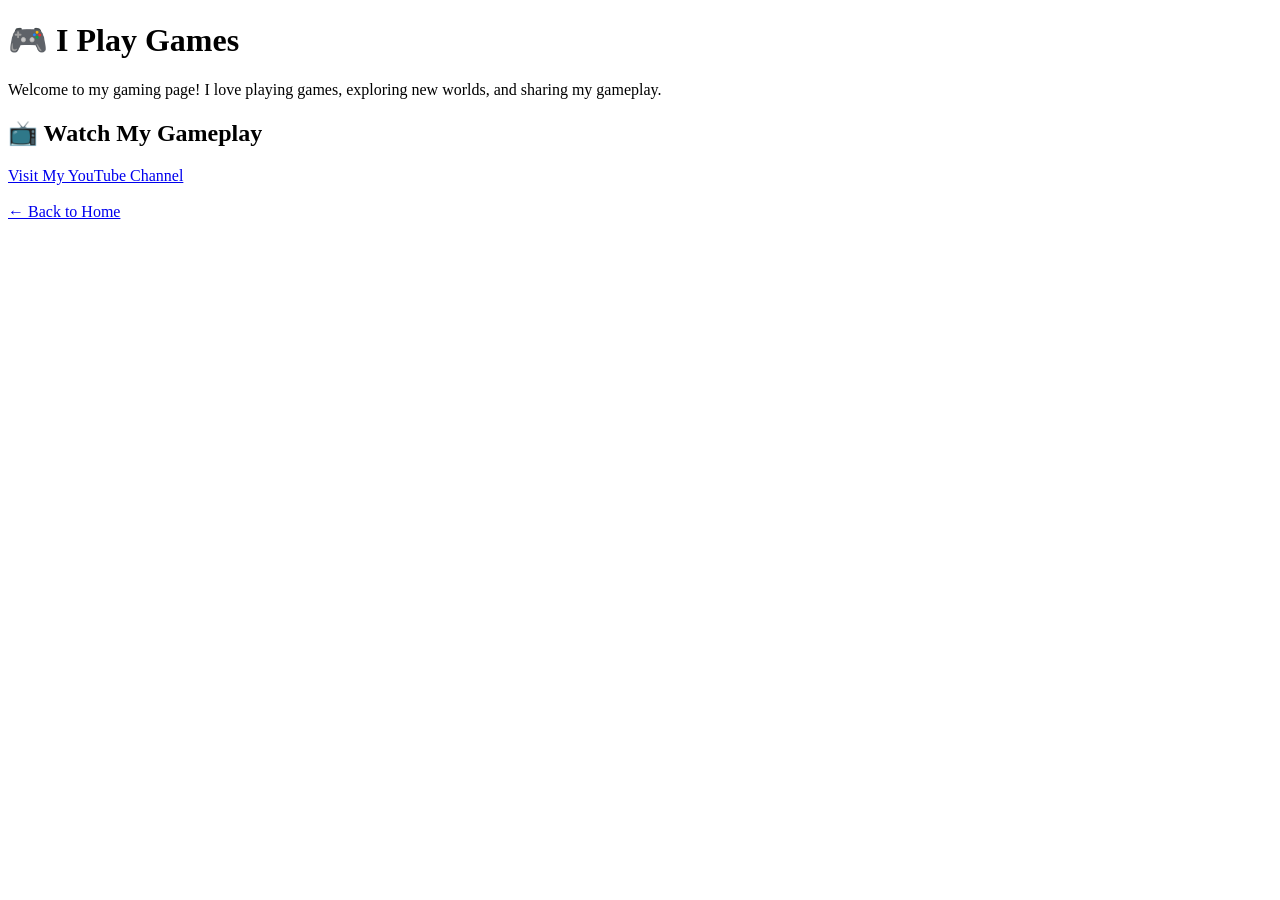
==== games.html @ a51e1bd2 "Initial commit" ====
<!DOCTYPE html>
<html lang="en">
<head>
    <meta charset="UTF-8">
    <meta name="viewport" content="width=device-width, initial-scale=1.0">
    <title>My Gaming</title>
    <link rel="stylesheet" href="style.css">
</head>

<body>

    <h1>🎮 I Play Games</h1>

    <p>
        Welcome to my gaming page! I love playing games,
        exploring new worlds, and sharing my gameplay.
    </p>

    <h2>📺 Watch My Gameplay</h2>

    <a href="https://www.youtube.com/@YOURCHANNEL" target="_blank">
        Visit My YouTube Channel
    </a>

    <br><br>

    <a href="index.html">← Back to Home</a>

</body>
</html>
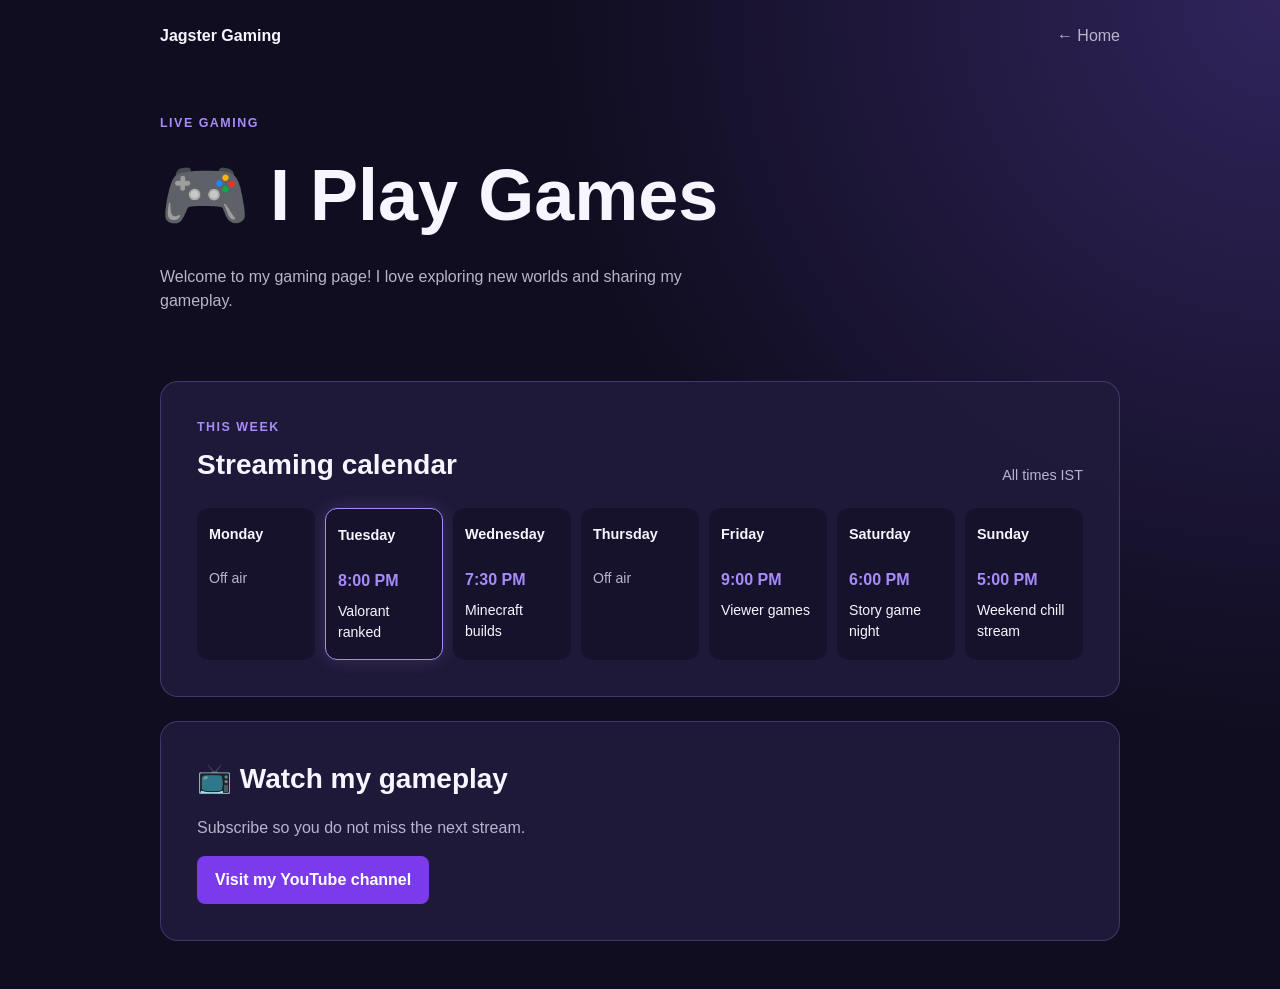
==== commit b6ffecac: "Initial commit" ====
--- a/games.html
+++ b/games.html
@@ -3,28 +3,44 @@
 <head>
     <meta charset="UTF-8">
     <meta name="viewport" content="width=device-width, initial-scale=1.0">
-    <title>My Gaming</title>
+    <title>Jagster Gaming</title>
     <link rel="stylesheet" href="style.css">
 </head>
-
 <body>
-
-    <h1>🎮 I Play Games</h1>
-
-    <p>
-        Welcome to my gaming page! I love playing games,
-        exploring new worlds, and sharing my gameplay.
-    </p>
-
-    <h2>📺 Watch My Gameplay</h2>
-
-    <a href="https://www.youtube.com/@YOURCHANNEL" target="_blank">
-        Visit My YouTube Channel
-    </a>
-
-    <br><br>
-
-    <a href="index.html">← Back to Home</a>
-
+    <header class="site-header">
+        <a class="brand" href="index.html">Jagster Gaming</a>
+        <a class="home-link" href="index.html">← Home</a>
+    </header>
+    <main>
+        <section class="intro">
+            <p class="eyebrow">LIVE GAMING</p>
+            <h1>🎮 I Play Games</h1>
+            <p>Welcome to my gaming page! I love exploring new worlds and sharing my gameplay.</p>
+        </section>
+        <section class="schedule" aria-labelledby="schedule-title">
+            <div class="section-heading">
+                <div>
+                    <p class="eyebrow">THIS WEEK</p>
+                    <h2 id="schedule-title">Streaming calendar</h2>
+                </div>
+                <span class="timezone">All times IST</span>
+            </div>
+            <!-- Change the game titles and times below to match your real stream schedule. -->
+            <div class="calendar" role="region" aria-label="Weekly streaming schedule">
+                <article class="day-card"><h3>Monday</h3><p class="off-air">Off air</p></article>
+                <article class="day-card live"><h3>Tuesday</h3><time datetime="20:00">8:00 PM</time><p>Valorant ranked</p></article>
+                <article class="day-card"><h3>Wednesday</h3><time datetime="19:30">7:30 PM</time><p>Minecraft builds</p></article>
+                <article class="day-card"><h3>Thursday</h3><p class="off-air">Off air</p></article>
+                <article class="day-card"><h3>Friday</h3><time datetime="21:00">9:00 PM</time><p>Viewer games</p></article>
+                <article class="day-card"><h3>Saturday</h3><time datetime="18:00">6:00 PM</time><p>Story game night</p></article>
+                <article class="day-card"><h3>Sunday</h3><time datetime="17:00">5:00 PM</time><p>Weekend chill stream</p></article>
+            </div>
+        </section>
+        <section class="watch" aria-labelledby="watch-title">
+            <h2 id="watch-title">📺 Watch my gameplay</h2>
+            <p>Subscribe so you do not miss the next stream.</p>
+            <a class="button" href="https://www.youtube.com/@YOURCHANNEL" target="_blank" rel="noopener noreferrer">Visit my YouTube channel</a>
+        </section>
+    </main>
 </body>
-</html>+</html>
--- a/style.css
+++ b/style.css
@@ -0,0 +1,13 @@
+:root { --ink: #f7f5ff; --muted: #b8b4cc; --accent: #a78bfa; --accent-dark: #7c3aed; --background: #100d20; }
+* { box-sizing: border-box; }
+body { margin: 0; min-height: 100vh; background: radial-gradient(circle at top right, #30245b, var(--background) 45%); color: var(--ink); font-family: Arial, sans-serif; line-height: 1.5; }
+.site-header, main { width: min(100% - 32px, 960px); margin: auto; }
+.site-header { display: flex; justify-content: space-between; align-items: center; padding: 24px 0; }
+.brand { color: var(--ink); font-weight: bold; text-decoration: none; }.home-link { color: var(--muted); text-decoration: none; }.home-link:hover { color: var(--ink); }
+.intro { padding: 42px 0 28px; } h1 { font-size: clamp(2.2rem, 7vw, 4.5rem); margin: 0; } h2 { font-size: 1.75rem; margin: 0; }
+.intro > p:last-child, .watch p { color: var(--muted); max-width: 560px; }.eyebrow { color: var(--accent); font-size: .78rem; font-weight: bold; letter-spacing: .12em; margin: 0 0 8px; }
+.schedule, .watch { background: rgba(33, 27, 59, .9); border: 1px solid rgba(167, 139, 250, .25); border-radius: 18px; padding: clamp(20px, 4vw, 36px); margin: 24px 0; }
+.section-heading { display: flex; justify-content: space-between; gap: 16px; align-items: end; margin-bottom: 22px; }.timezone { color: var(--muted); font-size: .9rem; white-space: nowrap; }
+.calendar { display: grid; grid-template-columns: repeat(7, 1fr); gap: 10px; }.day-card { background: #17122c; border-radius: 12px; min-height: 145px; padding: 16px 12px; }.day-card h3 { font-size: .9rem; margin: 0 0 22px; }.day-card time { color: var(--accent); font-weight: bold; display: block; }.day-card p { font-size: .88rem; margin: 8px 0 0; }.day-card.live { border: 1px solid var(--accent); box-shadow: 0 0 18px rgba(167, 139, 250, .2); }.off-air { color: var(--muted); }
+.watch { margin-bottom: 48px; }.button { display: inline-block; background: var(--accent-dark); border-radius: 8px; color: white; font-weight: bold; padding: 12px 18px; text-decoration: none; }.button:hover { background: var(--accent); }
+@media (max-width: 720px) { .calendar { grid-template-columns: repeat(2, 1fr); }.day-card { min-height: 120px; }.section-heading { align-items: start; flex-direction: column; } }
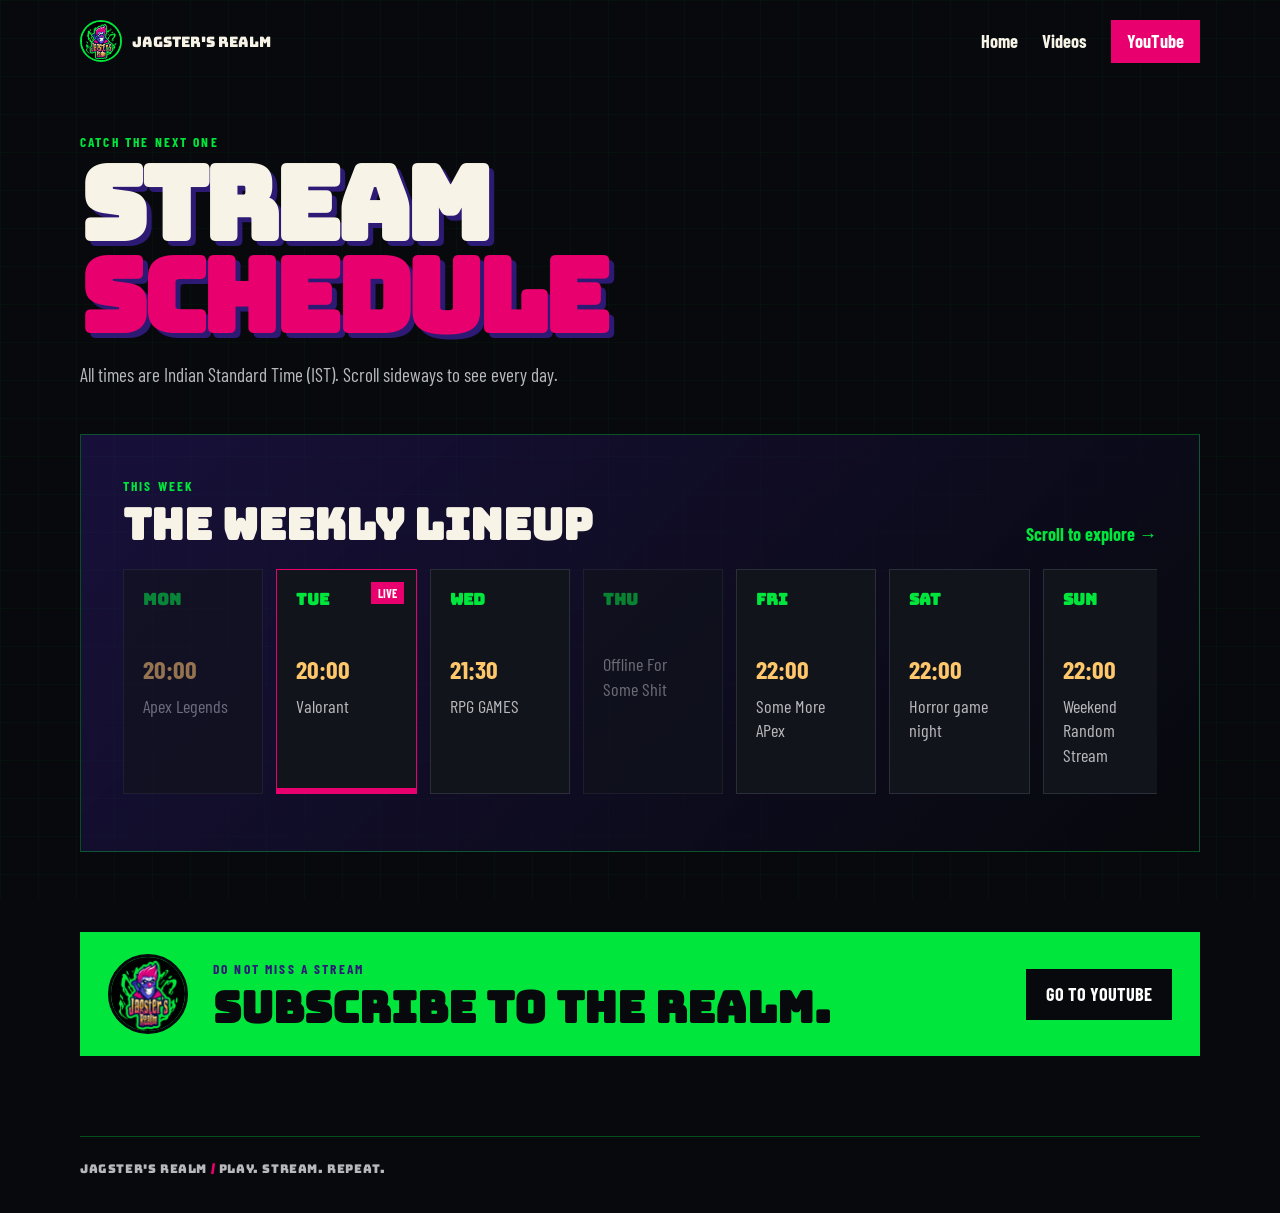
==== commit 972f4bc3: "Initial commit" ====
--- a/games.html
+++ b/games.html
@@ -3,44 +3,47 @@
 <head>
     <meta charset="UTF-8">
     <meta name="viewport" content="width=device-width, initial-scale=1.0">
-    <title>Jagster Gaming</title>
+    <title>Stream Schedule | Jagster's Realm</title>
+    <link rel="preconnect" href="https://fonts.googleapis.com">
+    <link rel="preconnect" href="https://fonts.gstatic.com" crossorigin>
+    <link href="https://fonts.googleapis.com/css2?family=Barlow+Condensed:wght@400;600;700&family=Bungee&display=swap" rel="stylesheet">
     <link rel="stylesheet" href="style.css">
 </head>
 <body>
     <header class="site-header">
-        <a class="brand" href="index.html">Jagster Gaming</a>
-        <a class="home-link" href="index.html">← Home</a>
+        <a class="brand" href="index.html"><img src="jagsters-realm-logo.jpg" alt="Jagster's Realm logo"><span>JAGSTER'S REALM</span></a>
+        <nav aria-label="Main navigation"><a href="index.html">Home</a><a href="index.html#videos">Videos</a><a class="nav-youtube" href="https://www.youtube.com/@JagstersRealmYT" target="_blank" rel="noopener noreferrer">YouTube</a></nav>
     </header>
-    <main>
-        <section class="intro">
-            <p class="eyebrow">LIVE GAMING</p>
-            <h1>🎮 I Play Games</h1>
-            <p>Welcome to my gaming page! I love exploring new worlds and sharing my gameplay.</p>
+    <main class="schedule-page">
+        <section class="page-intro">
+            <p class="eyebrow">CATCH THE NEXT ONE</p>
+            <h1>STREAM<br><span>SCHEDULE</span></h1>
+            <p>All times are Indian Standard Time (IST). Scroll sideways to see every day.</p>
         </section>
-        <section class="schedule" aria-labelledby="schedule-title">
-            <div class="section-heading">
-                <div>
-                    <p class="eyebrow">THIS WEEK</p>
-                    <h2 id="schedule-title">Streaming calendar</h2>
+        <section class="schedule-panel" aria-labelledby="schedule-title">
+            <div class="section-title">
+                <div><p class="eyebrow">THIS WEEK</p><h2 id="schedule-title">The weekly lineup</h2></div>
+                <span class="scroll-hint">Scroll to explore <span aria-hidden="true">&rarr;</span></span>
+            </div>
+            <!-- Update each game name and time below when your streaming schedule changes. -->
+            <div class="schedule-scroll" role="region" aria-label="Weekly streaming schedule" tabindex="0">
+                <div class="calendar">
+                    <article class="day-card off"><h3>MON</h3><time datetime="16:00">20:00</time><p>Apex Legends</p></article>
+                    <article class="day-card featured"><h3>TUE</h3><time datetime="17:00">20:00</time><p>Valorant</p><span>LIVE</span></article>
+                    <article class="day-card"><h3>WED</h3><time datetime="19:30">21:30</time><p>RPG GAMES</p></article>
+                    <article class="day-card off"><h3>THU</h3><p>Offline For Some Shit</p></article>
+                    <article class="day-card"><h3>FRI</h3><time datetime="17:00">22:00</time><p>Some More APex</p></article>
+                    <article class="day-card"><h3>SAT</h3><time datetime="18:00">22:00</time><p>Horror game night</p></article>
+                    <article class="day-card"><h3>SUN</h3><time datetime="17:00">22:00</time><p>Weekend Random Stream</p></article>
                 </div>
-                <span class="timezone">All times IST</span>
-            </div>
-            <!-- Change the game titles and times below to match your real stream schedule. -->
-            <div class="calendar" role="region" aria-label="Weekly streaming schedule">
-                <article class="day-card"><h3>Monday</h3><p class="off-air">Off air</p></article>
-                <article class="day-card live"><h3>Tuesday</h3><time datetime="20:00">8:00 PM</time><p>Valorant ranked</p></article>
-                <article class="day-card"><h3>Wednesday</h3><time datetime="19:30">7:30 PM</time><p>Minecraft builds</p></article>
-                <article class="day-card"><h3>Thursday</h3><p class="off-air">Off air</p></article>
-                <article class="day-card"><h3>Friday</h3><time datetime="21:00">9:00 PM</time><p>Viewer games</p></article>
-                <article class="day-card"><h3>Saturday</h3><time datetime="18:00">6:00 PM</time><p>Story game night</p></article>
-                <article class="day-card"><h3>Sunday</h3><time datetime="17:00">5:00 PM</time><p>Weekend chill stream</p></article>
             </div>
         </section>
-        <section class="watch" aria-labelledby="watch-title">
-            <h2 id="watch-title">📺 Watch my gameplay</h2>
-            <p>Subscribe so you do not miss the next stream.</p>
-            <a class="button" href="https://www.youtube.com/@YOURCHANNEL" target="_blank" rel="noopener noreferrer">Visit my YouTube channel</a>
+        <section class="schedule-cta">
+            <img src="jagsters-realm-logo.jpg" alt="" aria-hidden="true">
+            <div><p class="eyebrow">DO NOT MISS A STREAM</p><h2>Subscribe to the realm.</h2></div>
+            <a class="button button-pink" href="https://www.youtube.com/@JagstersRealmYT" target="_blank" rel="noopener noreferrer">Go to YouTube</a>
         </section>
     </main>
+    <footer>JAGSTER'S REALM <span> / </span> PLAY. STREAM. REPEAT.</footer>
 </body>
 </html>
--- a/style.css
+++ b/style.css
@@ -1,13 +1,11 @@
-:root { --ink: #f7f5ff; --muted: #b8b4cc; --accent: #a78bfa; --accent-dark: #7c3aed; --background: #100d20; }
+:root { --black: #07090c; --ink: #f8f3e7; --muted: #b9b8bd; --green: #00e63d; --pink: #e9006f; --purple: #2d1a74; --gold: #ffc76b; --line: rgba(0, 230, 61, .32); }
 * { box-sizing: border-box; }
-body { margin: 0; min-height: 100vh; background: radial-gradient(circle at top right, #30245b, var(--background) 45%); color: var(--ink); font-family: Arial, sans-serif; line-height: 1.5; }
-.site-header, main { width: min(100% - 32px, 960px); margin: auto; }
-.site-header { display: flex; justify-content: space-between; align-items: center; padding: 24px 0; }
-.brand { color: var(--ink); font-weight: bold; text-decoration: none; }.home-link { color: var(--muted); text-decoration: none; }.home-link:hover { color: var(--ink); }
-.intro { padding: 42px 0 28px; } h1 { font-size: clamp(2.2rem, 7vw, 4.5rem); margin: 0; } h2 { font-size: 1.75rem; margin: 0; }
-.intro > p:last-child, .watch p { color: var(--muted); max-width: 560px; }.eyebrow { color: var(--accent); font-size: .78rem; font-weight: bold; letter-spacing: .12em; margin: 0 0 8px; }
-.schedule, .watch { background: rgba(33, 27, 59, .9); border: 1px solid rgba(167, 139, 250, .25); border-radius: 18px; padding: clamp(20px, 4vw, 36px); margin: 24px 0; }
-.section-heading { display: flex; justify-content: space-between; gap: 16px; align-items: end; margin-bottom: 22px; }.timezone { color: var(--muted); font-size: .9rem; white-space: nowrap; }
-.calendar { display: grid; grid-template-columns: repeat(7, 1fr); gap: 10px; }.day-card { background: #17122c; border-radius: 12px; min-height: 145px; padding: 16px 12px; }.day-card h3 { font-size: .9rem; margin: 0 0 22px; }.day-card time { color: var(--accent); font-weight: bold; display: block; }.day-card p { font-size: .88rem; margin: 8px 0 0; }.day-card.live { border: 1px solid var(--accent); box-shadow: 0 0 18px rgba(167, 139, 250, .2); }.off-air { color: var(--muted); }
-.watch { margin-bottom: 48px; }.button { display: inline-block; background: var(--accent-dark); border-radius: 8px; color: white; font-weight: bold; padding: 12px 18px; text-decoration: none; }.button:hover { background: var(--accent); }
-@media (max-width: 720px) { .calendar { grid-template-columns: repeat(2, 1fr); }.day-card { min-height: 120px; }.section-heading { align-items: start; flex-direction: column; } }
+html { scroll-behavior: smooth; }
+body { margin: 0; min-height: 100vh; overflow-x: hidden; background: var(--black); color: var(--ink); font-family: "Barlow Condensed", Arial, sans-serif; font-size: 1.14rem; line-height: 1.35; }
+body::before { background-image: linear-gradient(rgba(0,230,61,.04) 1px, transparent 1px), linear-gradient(90deg, rgba(0,230,61,.04) 1px, transparent 1px); background-size: 38px 38px; content: ""; inset: 0; pointer-events: none; position: fixed; z-index: -1; }
+.site-header, main, footer { width: min(1120px, calc(100% - 40px)); margin-inline: auto; }.site-header { align-items: center; display: flex; justify-content: space-between; padding: 20px 0; }.brand { align-items: center; color: var(--ink); display: flex; font-family: "Bungee", cursive; font-size: .9rem; gap: 10px; text-decoration: none; }.brand img { border: 2px solid var(--green); border-radius: 50%; height: 42px; object-fit: cover; width: 42px; }nav { align-items: center; display: flex; gap: 24px; }nav a { color: var(--ink); font-weight: 700; text-decoration: none; }nav a:hover, .text-link:hover { color: var(--green); }.nav-youtube { background: var(--pink); border: 2px solid var(--pink); color: white; padding: 7px 14px; }
+.hero { align-items: center; display: grid; grid-template-columns: 1.1fr .9fr; min-height: 570px; padding: 54px 5%; position: relative; }.hero::before { background: radial-gradient(circle, rgba(0,230,61,.24), transparent 61%); content: ""; height: 520px; position: absolute; right: -12%; top: 2%; width: 520px; z-index: -1; }.eyebrow { color: var(--green); font-size: .84rem; font-weight: 700; letter-spacing: .16em; margin: 0 0 8px; }.hero h1, .page-intro h1 { font-family: "Bungee", cursive; font-size: clamp(3.2rem, 8vw, 6.8rem); letter-spacing: -.05em; line-height: .9; margin: 0; text-shadow: 5px 5px 0 var(--purple); }.hero h1 span, .page-intro h1 span { color: var(--pink); }.hero-text { color: var(--muted); font-size: 1.35rem; max-width: 460px; }.hero-actions { align-items: center; display: flex; flex-wrap: wrap; gap: 22px; margin-top: 30px; }.button { display: inline-block; font-weight: 700; padding: 13px 20px; text-decoration: none; text-transform: uppercase; }.button-pink { background: var(--pink); box-shadow: 5px 5px 0 var(--green); color: white; }.button-pink:hover { background: var(--green); color: var(--black); box-shadow: 5px 5px 0 var(--pink); }.text-link { color: var(--gold); font-weight: 700; text-decoration: none; }.hero-logo-wrap { display: grid; place-items: center; }.hero-logo { border-radius: 46% 54% 48% 52%; box-shadow: 0 0 0 8px var(--green), 20px 20px 0 var(--purple); max-width: min(100%, 380px); transform: rotate(3deg); }
+.stats { border-block: 1px solid var(--line); display: grid; grid-template-columns: repeat(3, 1fr); margin-bottom: 90px; }.stats p { border-right: 1px solid var(--line); margin: 0; padding: 24px 28px; }.stats p:last-child { border: 0; }.stats strong { color: var(--gold); display: block; font-family: "Bungee", cursive; font-size: .86rem; }.stats span { color: var(--muted); font-size: .95rem; }.videos, .schedule-panel { margin-bottom: 80px; }.section-title { align-items: end; display: flex; justify-content: space-between; gap: 20px; margin-bottom: 22px; }.section-title h2, .schedule-cta h2 { font-family: "Bungee", cursive; font-size: clamp(1.6rem, 4vw, 2.7rem); line-height: 1; margin: 0; }.video-frame { aspect-ratio: 16 / 9; background: #12151b; border: 1px solid var(--line); box-shadow: 10px 10px 0 var(--purple); }.video-frame iframe { border: 0; height: 100%; width: 100%; }
+.schedule-page { padding-top: 50px; }.page-intro { margin-bottom: 46px; }.page-intro > p:last-child { color: var(--muted); font-size: 1.2rem; }.schedule-panel { background: linear-gradient(135deg, rgba(45,26,116,.45), rgba(7,9,12,.95)); border: 1px solid var(--line); padding: clamp(22px, 4vw, 42px); }.scroll-hint { color: var(--green); font-weight: 700; }.schedule-scroll { overflow-x: auto; padding-bottom: 15px; scrollbar-color: var(--green) #171a20; scrollbar-width: thin; }.calendar { display: grid; gap: 13px; grid-template-columns: repeat(7, minmax(140px, 1fr)); min-width: 1060px; }.day-card { background: #11141a; border: 1px solid #292e38; min-height: 200px; padding: 19px; position: relative; }.day-card h3 { color: var(--green); font-family: "Bungee", cursive; font-size: 1rem; margin: 0 0 42px; }.day-card time { color: var(--gold); display: block; font-size: 1.6rem; font-weight: 700; }.day-card p { color: var(--muted); margin: 7px 0; }.day-card.featured { border-color: var(--pink); box-shadow: inset 0 -5px var(--pink); }.day-card.featured span { background: var(--pink); color: white; font-size: .75rem; font-weight: 700; padding: 3px 7px; position: absolute; right: 12px; top: 12px; }.day-card.off { opacity: .55; }.schedule-cta { align-items: center; background: var(--green); color: var(--black); display: grid; gap: 25px; grid-template-columns: auto 1fr auto; margin-bottom: 80px; padding: 22px 28px; }.schedule-cta img { border: 3px solid var(--black); border-radius: 50%; height: 80px; object-fit: cover; width: 80px; }.schedule-cta .eyebrow { color: var(--purple); }.schedule-cta .button { background: var(--black); color: white; }.schedule-cta .button:hover { background: var(--pink); }
+footer { border-top: 1px solid var(--line); color: var(--muted); font-family: "Bungee", cursive; font-size: .75rem; letter-spacing: .05em; padding: 24px 0 35px; }footer span { color: var(--pink); }
+@media (max-width: 700px) { .site-header { align-items: flex-start; gap: 18px; }.brand span { display: none; }nav { gap: 13px; }nav a { font-size: 1rem; }.nav-youtube { padding: 6px 9px; }.hero { grid-template-columns: 1fr; min-height: 0; padding: 50px 0 65px; }.hero-logo-wrap { grid-row: 1; margin-bottom: 40px; }.hero-logo { max-width: 225px; }.stats { grid-template-columns: 1fr; margin-bottom: 60px; }.stats p { border-bottom: 1px solid var(--line); border-right: 0; }.stats p:last-child { border-bottom: 0; }.section-title { align-items: flex-start; flex-direction: column; }.schedule-cta { grid-template-columns: auto 1fr; }.schedule-cta .button { grid-column: 1 / -1; text-align: center; }.scroll-hint { font-size: .95rem; } }
